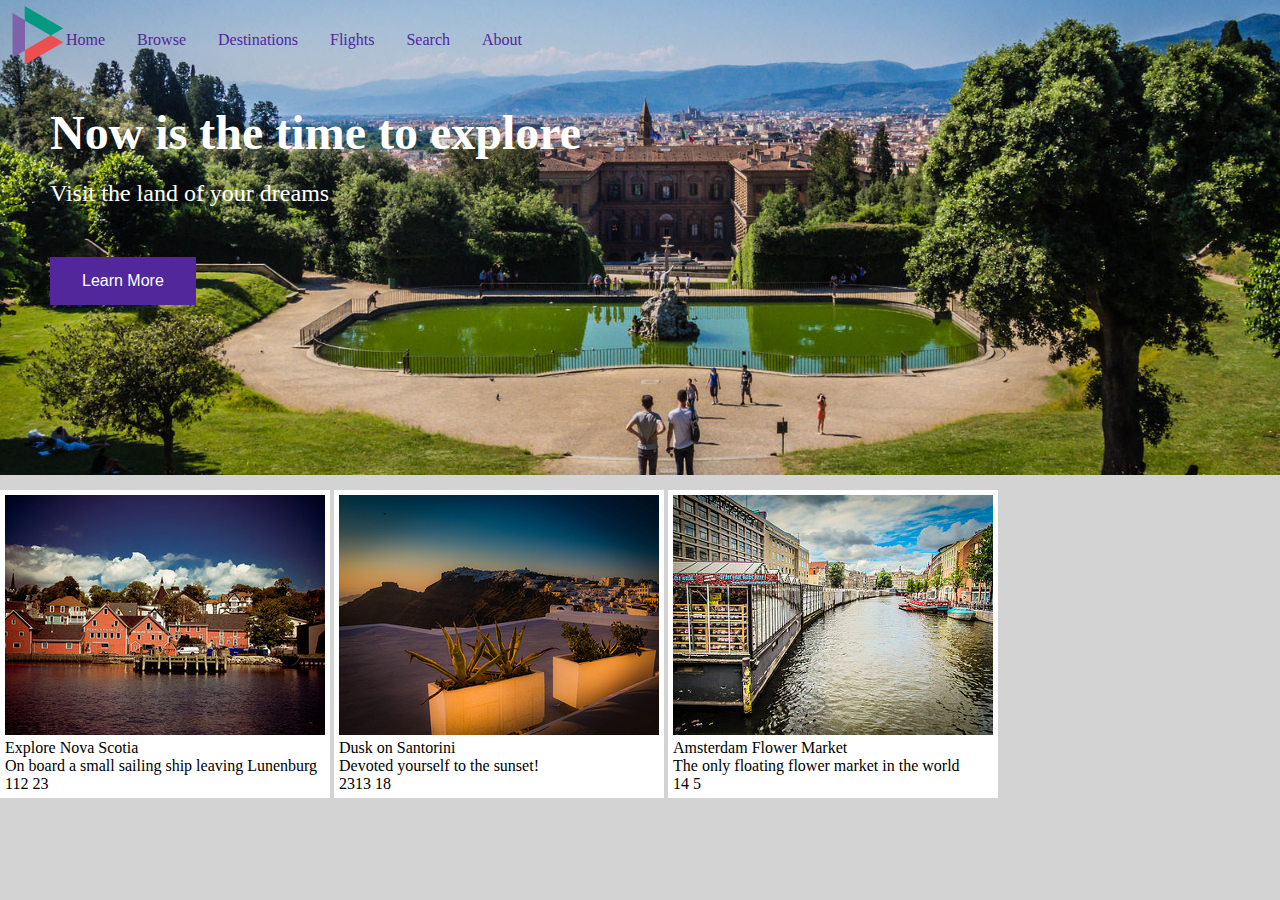
==== index.html @ a831a4b6 "first commit" ====
<!DOCTYPE html>
<html>
    <head>
        <title>Home</title>
        <link rel = "stylesheet" href = "As1.css"/>
    </head>

    <body>

        <div id="image"><img src = "images/logo.png"></div>
        
        <article>  

            <ul>
               
                <li><a href = "#index.html">Home </a></li>
                <li><a href = "#Browse">Browse </a></li>
                <li><a href = "#Destinations">Destinations </a></li>
                <li><a href = "#Flights">Flights </a></li>
                <li><a href = "#Search">Search </a></li>
                <li><a href = "#About">About </a></li>
            </ul>
                
        
            <h1><strong>Now is the time to explore</strong></h1>
            <p>Visit the land of your dreams</p>
            <button>Learn More</button>
        
        </article>

        <bottom>

            <div class = "gallery"><a href = "images/1-large.jpg"> <img src = "images/1-small.jpg"></a> <div class = "socialheader">Explore Nova Scotia</div><div class = "content">On board a small sailing ship leaving Lunenburg</div><div class = "content">112  23</div></div>
            <div class = "gallery"><a href = "images/2-large.jpg"> <img src = "images/2-small.jpg"></a> <div class = "socialheader">Dusk on Santorini</div><div class = "content">Devoted yourself to the sunset!</div><div class = "content">2313  18</div></div>
            <div class = "gallery"><a href = "images/3-large.jpg"> <img src = "images/3-small.jpg"></a> <div class = "socialheader">Amsterdam Flower Market</div><div class = "content">The only floating flower market in the world</div><div class = "content">14  5</div></div>
       
        </bottom>
    </body>
</html>
---- As1.css ----
*
{
    margin:0;
    padding:0; /*https://stackoverflow.com/questions/18772154/white-space-at-top-of-page*/
}

h1
{
    font-size:48px;
    color: white;
    padding-left: 50px;
}

button /*https://www.w3schools.com/css/css3_buttons.asp*/
{
background-color:  #51279B;
color: white;
padding: 15px 32px;
text-align : center;
text-decoration: none;
font-size: 16px;
margin: 50px 50px;
cursor: pointer;
border:none;
}
p{
    color: white;
    font-size: 24px;
    margin-left: 50px;
    margin-top:20px;
    
}

li
{
    float: left;
}

 #image{
     
     position: absolute;
     left: 10px;
     top:5px;
 }

li a {
    display: block;
    color:#51279B;
    text-align: center;
    padding: 16px;
    text-decoration: none;
  }

  li a:hover{
    color : #8662C7; 
  }

  ul {
    list-style-type: none;  /*https://www.w3schools.com/css/tryit.asp?filename=trycss_navbar_horizontal */
    padding-top: 15px;  
    margin-left : 50px;
    margin-bottom:90px;
  }

  article
  {
    background-image: url("images/florence.jpg");
    background-repeat: no-repeat;
    background-size: 100% ;
    width: 100%;
    /* max-height: 100%; */

    overflow:hidden;
    /*pain in the ass revisit later */
    /* height: auto;
    width: auto;
    max-width : 100%; 
    max-height : 100%;
    overflow: hidden; */
    /* https://stackoverflow.com/questions/26101774/how-to-trim-off-image-in-css */
    padding-bottom: 120px;
    margin-bottom: 15px;
  }

  body {

    background-color : lightgray;
  }

.gallery
{
background-color: white;
padding : 5px;
display: inline-block;

}

.content
{


}

.heart
{

  /* need a heart and a comment */
}
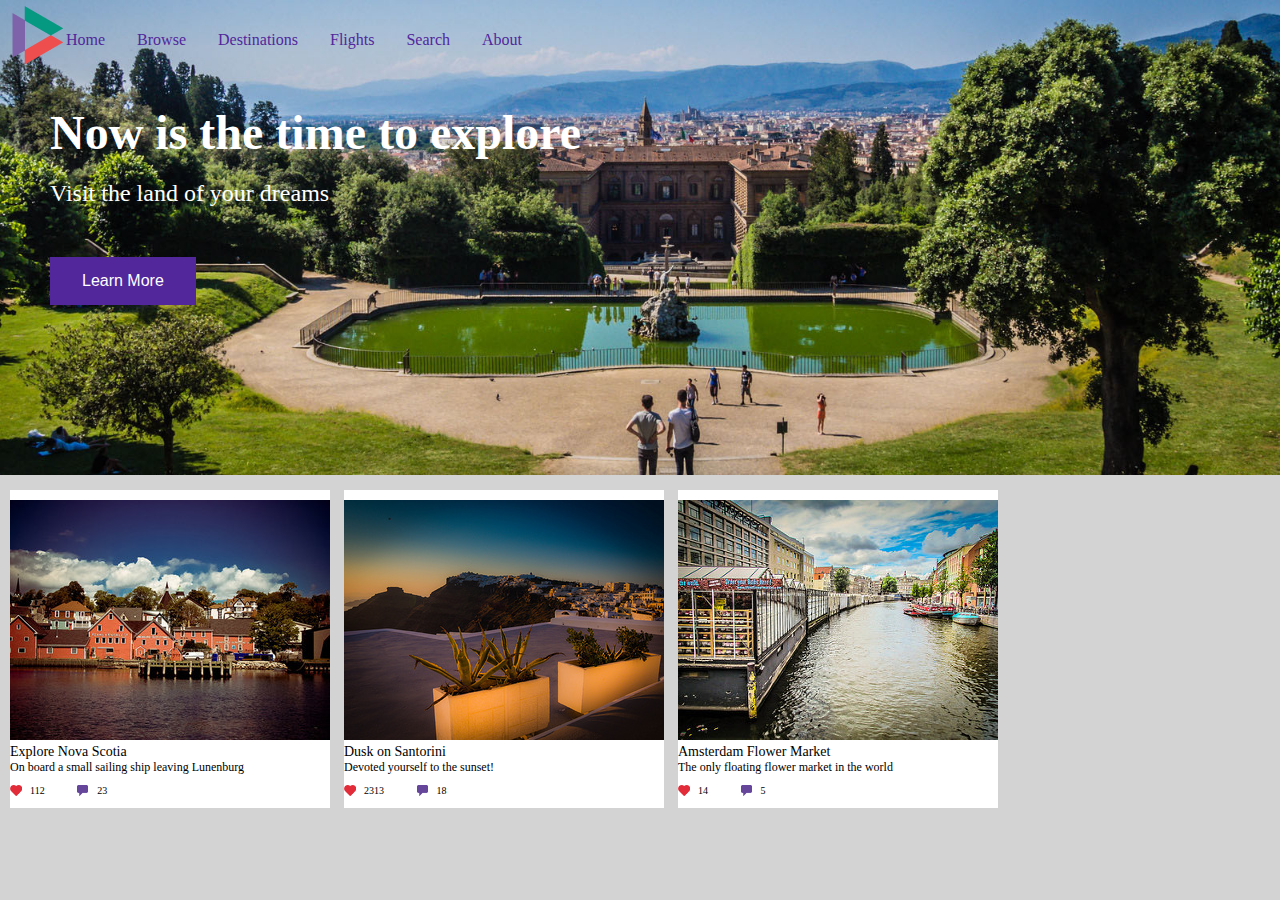
==== commit ae9beb5f: "help me" ====
--- a/index.html
+++ b/index.html
@@ -30,9 +30,9 @@
 
         <bottom>
 
-            <div class = "gallery"><a href = "images/1-large.jpg"> <img src = "images/1-small.jpg"></a> <div class = "socialheader">Explore Nova Scotia</div><div class = "content">On board a small sailing ship leaving Lunenburg</div><div class = "content">112  23</div></div>
-            <div class = "gallery"><a href = "images/2-large.jpg"> <img src = "images/2-small.jpg"></a> <div class = "socialheader">Dusk on Santorini</div><div class = "content">Devoted yourself to the sunset!</div><div class = "content">2313  18</div></div>
-            <div class = "gallery"><a href = "images/3-large.jpg"> <img src = "images/3-small.jpg"></a> <div class = "socialheader">Amsterdam Flower Market</div><div class = "content">The only floating flower market in the world</div><div class = "content">14  5</div></div>
+            <div class = "gallery"><a href = "images/1-large.jpg"> <img src = "images/1-small.jpg"></a> <div class = "socialheader">Explore Nova Scotia</div><div class = "content">On board a small sailing ship leaving Lunenburg</div><div class = "heart">112 </div> <div class = "comment">23 </div></div>
+            <div class = "gallery"><a href = "images/2-large.jpg"> <img src = "images/2-small.jpg"></a> <div class = "socialheader">Dusk on Santorini</div><div class = "content">Devoted yourself to the sunset!</div><div class = "heart">2313 </div><div class = "comment">18 </div></div>
+            <div class = "gallery"><a href = "images/3-large.jpg"> <img src = "images/3-small.jpg"></a> <div class = "socialheader">Amsterdam Flower Market</div><div class = "content">The only floating flower market in the world</div><div class = "heart">14 </div><div class = "comment">5 </div></div>
        
         </bottom>
     </body>
--- a/As1.css
+++ b/As1.css
@@ -24,7 +24,8 @@
 border:none;
 }
 p{
-    color: white;
+
+	color: white;
     font-size: 24px;
     margin-left: 50px;
     margin-top:20px;
@@ -71,7 +72,7 @@
     /* max-height: 100%; */
 
     overflow:hidden;
-    /*pain in the ass revisit later */
+    /*pain in the ass revisit later - image resizing*/
     /* height: auto;
     width: auto;
     max-width : 100%; 
@@ -90,19 +91,47 @@
 .gallery
 {
 background-color: white;
-padding : 5px;
+padding : 10px 0px ;
 display: inline-block;
+margin-left: 10px;
 
+}
+
+.socialheader
+{
+  font-size: 14px;
 }
 
 .content
 {
-
-
+  font-size: 12px;
+  padding-bottom : 5px;
 }
 
 .heart
 {
+  background-image: url("images/heart.png");
+  background-size: contain;
+  background-repeat: no-repeat; /* https://stackoverflow.com/questions/53113053/how-to-make-background-image-appear-only-once-in-html-using-javascript#:~:text=You%20have%20to%20set%20the,and%20background%2Dposition%3A%20center%20. */
+  font-size: 10px;
+  padding-left: 20px;
+  padding-right: 20px;
+  display: inline;
+}
 
-  /* need a heart and a comment */
+.comment
+{
+  background-image: url("images/comment.png");
+  background-size: contain;
+  background-repeat: no-repeat;
+  font-size: 10px;
+  padding-right: 20px;
+  display: inline;
+  position: relative;
+  left: 10px;
+  padding-left: 20px;
 }
+.comment img{
+  left:5px;
+}
+
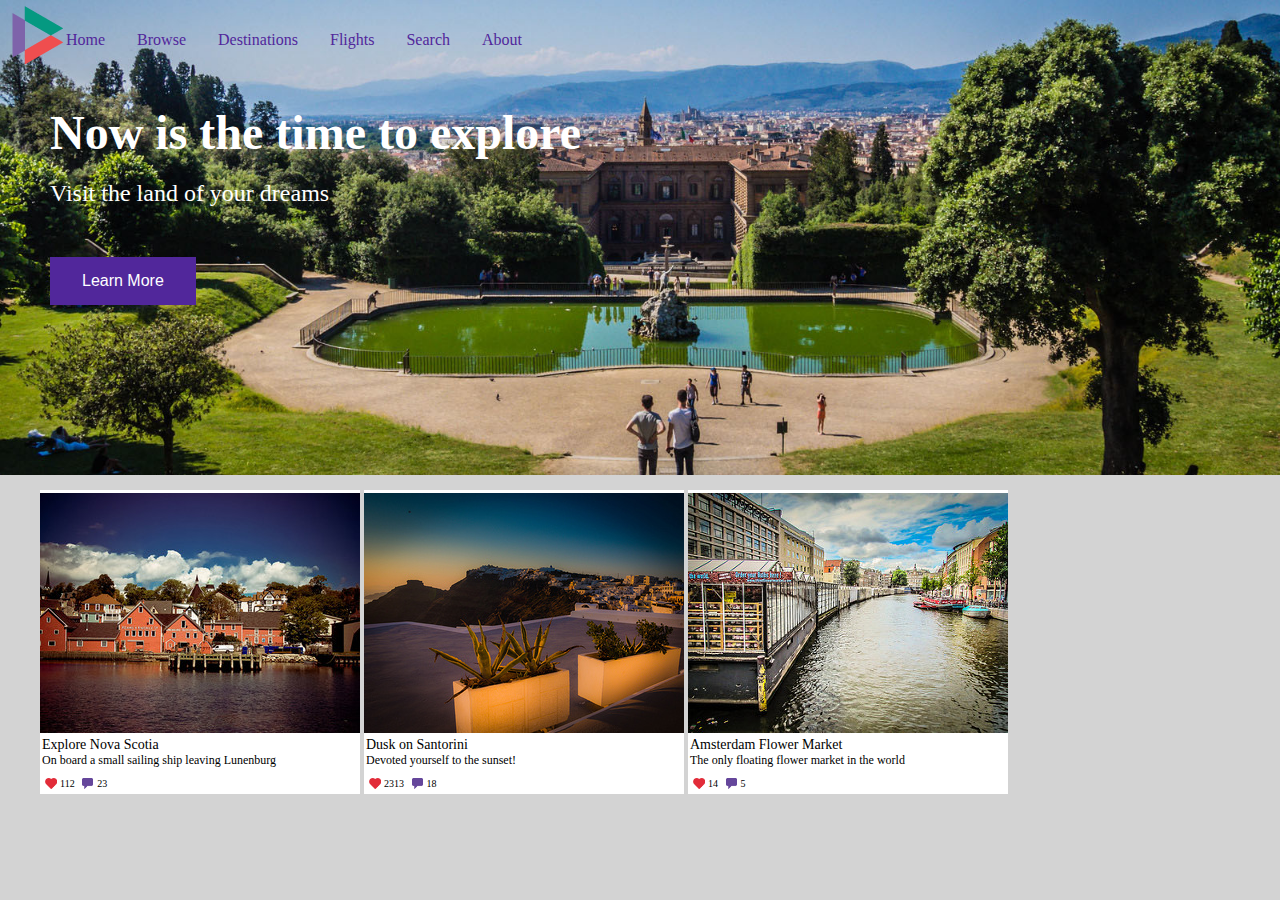
==== commit 00ca0a99: "updated web" ====
--- a/index.html
+++ b/index.html
@@ -7,7 +7,7 @@
 
     <body>
 
-        <div id="image"><img src = "images/logo.png"></div>
+        <div class="image"><img src = "images/logo.png"></div>
         
         <article>  
 
@@ -21,19 +21,18 @@
                 <li><a href = "#About">About </a></li>
             </ul>
                 
-        
             <h1><strong>Now is the time to explore</strong></h1>
             <p>Visit the land of your dreams</p>
             <button>Learn More</button>
         
         </article>
 
-        <bottom>
+        <section>
 
-            <div class = "gallery"><a href = "images/1-large.jpg"> <img src = "images/1-small.jpg"></a> <div class = "socialheader">Explore Nova Scotia</div><div class = "content">On board a small sailing ship leaving Lunenburg</div><div class = "heart">112 </div> <div class = "comment">23 </div></div>
-            <div class = "gallery"><a href = "images/2-large.jpg"> <img src = "images/2-small.jpg"></a> <div class = "socialheader">Dusk on Santorini</div><div class = "content">Devoted yourself to the sunset!</div><div class = "heart">2313 </div><div class = "comment">18 </div></div>
-            <div class = "gallery"><a href = "images/3-large.jpg"> <img src = "images/3-small.jpg"></a> <div class = "socialheader">Amsterdam Flower Market</div><div class = "content">The only floating flower market in the world</div><div class = "heart">14 </div><div class = "comment">5 </div></div>
+            <div class = "gallery"><a href = "image1.html"> <img src = "images/1-small.jpg"></a> <div class = "socialheader">Explore Nova Scotia</div><div class = "content">On board a small sailing ship leaving Lunenburg</div><div class = "heart">112 </div> <div class = "comment">23 </div></div>
+            <div class = "gallery"><a href = "image2.html"> <img src = "images/2-small.jpg"></a> <div class = "socialheader">Dusk on Santorini</div><div class = "content">Devoted yourself to the sunset!</div><div class = "heart">2313 </div><div class = "comment">18 </div></div>
+            <div class = "gallery"><a href = "image3.html"> <img src = "images/3-small.jpg"></a> <div class = "socialheader">Amsterdam Flower Market</div><div class = "content">The only floating flower market in the world</div><div class = "heart">14 </div><div class = "comment">5 </div></div>
        
-        </bottom>
+        </section>
     </body>
 </html>--- a/As1.css
+++ b/As1.css
@@ -1,137 +1,157 @@
-*
-{
-    margin:0;
-    padding:0; /*https://stackoverflow.com/questions/18772154/white-space-at-top-of-page*/
+* {
+  margin: 0;
+  padding: 0;
+  /*https://stackoverflow.com/questions/18772154/white-space-at-top-of-page*/
 }
 
-h1
-{
-    font-size:48px;
-    color: white;
-    padding-left: 50px;
+h1 {
+  font-size: 48px;
+  color: white;
+  padding-left: 50px;
 }
 
-button /*https://www.w3schools.com/css/css3_buttons.asp*/
-{
-background-color:  #51279B;
-color: white;
-padding: 15px 32px;
-text-align : center;
-text-decoration: none;
-font-size: 16px;
-margin: 50px 50px;
-cursor: pointer;
-border:none;
-}
-p{
+button
+/*https://www.w3schools.com/css/css3_buttons.asp*/
 
-	color: white;
-    font-size: 24px;
-    margin-left: 50px;
-    margin-top:20px;
-    
+  {
+  background-color: #51279B;
+  color: white;
+  padding: 15px 32px;
+  text-align: center;
+  text-decoration: none;
+  font-size: 16px;
+  margin: 50px 50px;
+  cursor: pointer; 
+  border: none;
 }
 
-li
-{
-    float: left;
+p {
+  color: white;
+  font-size: 24px;
+  margin-left: 50px;
+  margin-top: 20px;
 }
 
- #image{
-     
-     position: absolute;
-     left: 10px;
-     top:5px;
- }
+li {
+  float: left;
+}
 
-li a {
-    display: block;
-    color:#51279B;
-    text-align: center;
-    padding: 16px;
-    text-decoration: none;
-  }
+.image {
+  position: absolute;
+  left: 10px;
+  top: 5px;
+}
 
-  li a:hover{
-    color : #8662C7; 
-  }
-
-  ul {
-    list-style-type: none;  /*https://www.w3schools.com/css/tryit.asp?filename=trycss_navbar_horizontal */
-    padding-top: 15px;  
-    margin-left : 50px;
-    margin-bottom:90px;
-  }
-
-  article
-  {
-    background-image: url("images/florence.jpg");
-    background-repeat: no-repeat;
-    background-size: 100% ;
-    width: 100%;
-    /* max-height: 100%; */
-
-    overflow:hidden;
-    /*pain in the ass revisit later - image resizing*/
-    /* height: auto;
-    width: auto;
-    max-width : 100%; 
-    max-height : 100%;
-    overflow: hidden; */
-    /* https://stackoverflow.com/questions/26101774/how-to-trim-off-image-in-css */
-    padding-bottom: 120px;
-    margin-bottom: 15px;
-  }
-
-  body {
-
-    background-color : lightgray;
-  }
-
-.gallery
-{
-background-color: white;
-padding : 10px 0px ;
-display: inline-block;
-margin-left: 10px;
+.largeimage {
+   
+   height: auto;
+   width: 50%;
+   
 
 }
 
-.socialheader
-{
-  font-size: 14px;
+.center {
+  display: block;
+  margin-left: auto;
+  margin-right: auto;
+  width: 50%;
 }
 
-.content
-{
-  font-size: 12px;
-  padding-bottom : 5px;
+li a {
+  display: block;
+  color: #51279B;
+  text-align: center;
+  padding: 16px;
+  text-decoration: none;
 }
 
-.heart
-{
+li a:hover {
+  color: #8662C7;
+}
+
+ul {
+  list-style-type: none;
+  /*https://www.w3schools.com/css/tryit.asp?filename=trycss_navbar_horizontal */
+  padding-top: 15px;
+  margin-left: 50px;
+  margin-bottom: 90px;
+}
+
+article {
+  background-image: url("images/florence.jpg");
+  background-repeat: no-repeat;
+  background-size: 100%;
+  width: 100%;
+  overflow: hidden;
+  /* https://stackoverflow.com/questions/26101774/how-to-trim-off-image-in-css */
+  padding-bottom: 120px;
+  margin-bottom: 15px;
+}
+
+body {
+  background-color: lightgray;
+}
+
+section {
+  margin-left: 40px;
+}
+
+.gallery {
+  background-color: white;
+  padding: 3px 0px;
+  display: inline-block;
+}
+
+.socialheader {
+  font-size: 14px;
+  margin-left: 2px;
+}
+
+#bigimgheader {
+font-size: 30px;
+margin-left: 5px;
+}
+
+#bigimgcontent {
+  font-size: 20px;
+  margin-left : 5px;
+  
+  text-align: left;
+  
+}
+
+.content {
+  font-size: 12px;
+  padding-bottom: 5px;
+  margin-left: 2px;
+}
+
+.heart {
   background-image: url("images/heart.png");
   background-size: contain;
-  background-repeat: no-repeat; /* https://stackoverflow.com/questions/53113053/how-to-make-background-image-appear-only-once-in-html-using-javascript#:~:text=You%20have%20to%20set%20the,and%20background%2Dposition%3A%20center%20. */
+  background-repeat: no-repeat;
+  /* https://stackoverflow.com/questions/53113053/how-to-make-background-image-appear-only-once-in-html-using-javascript#:~:text=You%20have%20to%20set%20the,and%20background%2Dposition%3A%20center%20. */
   font-size: 10px;
-  padding-left: 20px;
-  padding-right: 20px;
+  margin-left: 5px;
+  padding-left: 15px;
+  padding-right: 5px;
   display: inline;
 }
-
-.comment
-{
+.comment {
   background-image: url("images/comment.png");
   background-size: contain;
   background-repeat: no-repeat;
   font-size: 10px;
   padding-right: 20px;
   display: inline;
-  position: relative;
-  left: 10px;
-  padding-left: 20px;
-}
-.comment img{
-  left:5px;
+  padding-left: 15px;
 }
 
+.comment img {
+  left: 5px;
+}
+
+.map_style{
+  margin-top: 10px;
+
+}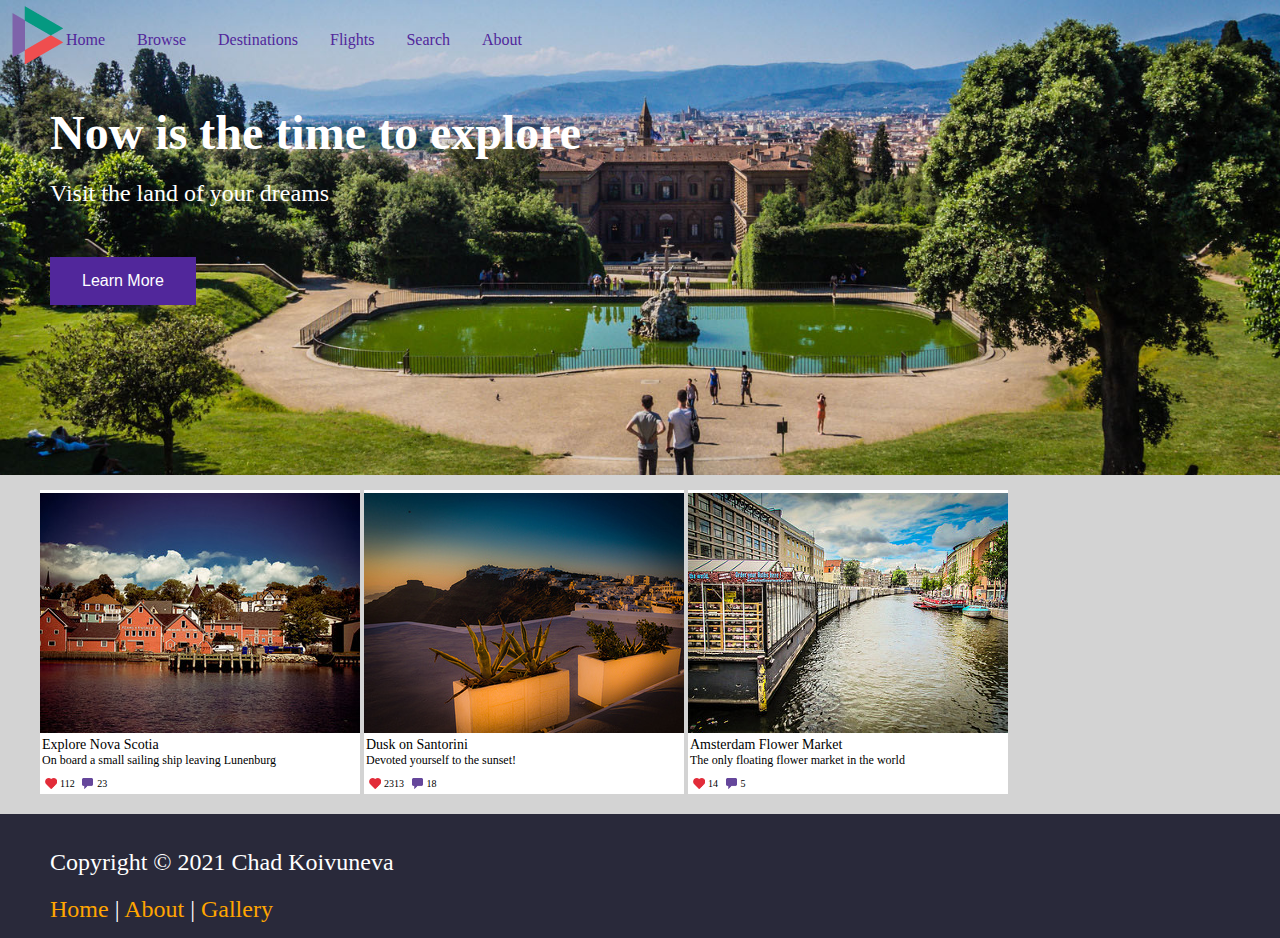
==== commit 85445994: "final product" ====
--- a/index.html
+++ b/index.html
@@ -35,4 +35,13 @@
        
         </section>
     </body>
+
+    <footer>
+        <p>Copyright &copy; 2021 Chad Koivuneva</p>
+        <p>
+           <a href="#">Home</a> | <a href="#">About</a> | <a href="#">Gallery</a>
+        </p>
+     </footer>
+
+
 </html>--- a/As1.css
+++ b/As1.css
@@ -12,7 +12,6 @@
 
 button
 /*https://www.w3schools.com/css/css3_buttons.asp*/
-
   {
   background-color: #51279B;
   color: white;
@@ -115,7 +114,6 @@
 #bigimgcontent {
   font-size: 20px;
   margin-left : 5px;
-  
   text-align: left;
   
 }
@@ -154,4 +152,19 @@
 .map_style{
   margin-top: 10px;
 
-}+}
+
+footer{
+  margin-top:20px;
+  background-color: #29293a;
+  padding-top : 15px;
+  padding-bottom: 15px;
+  }
+  
+  footer p{
+      color : white;
+  }
+  footer a{
+      color : orange;
+      text-decoration: none;
+  }